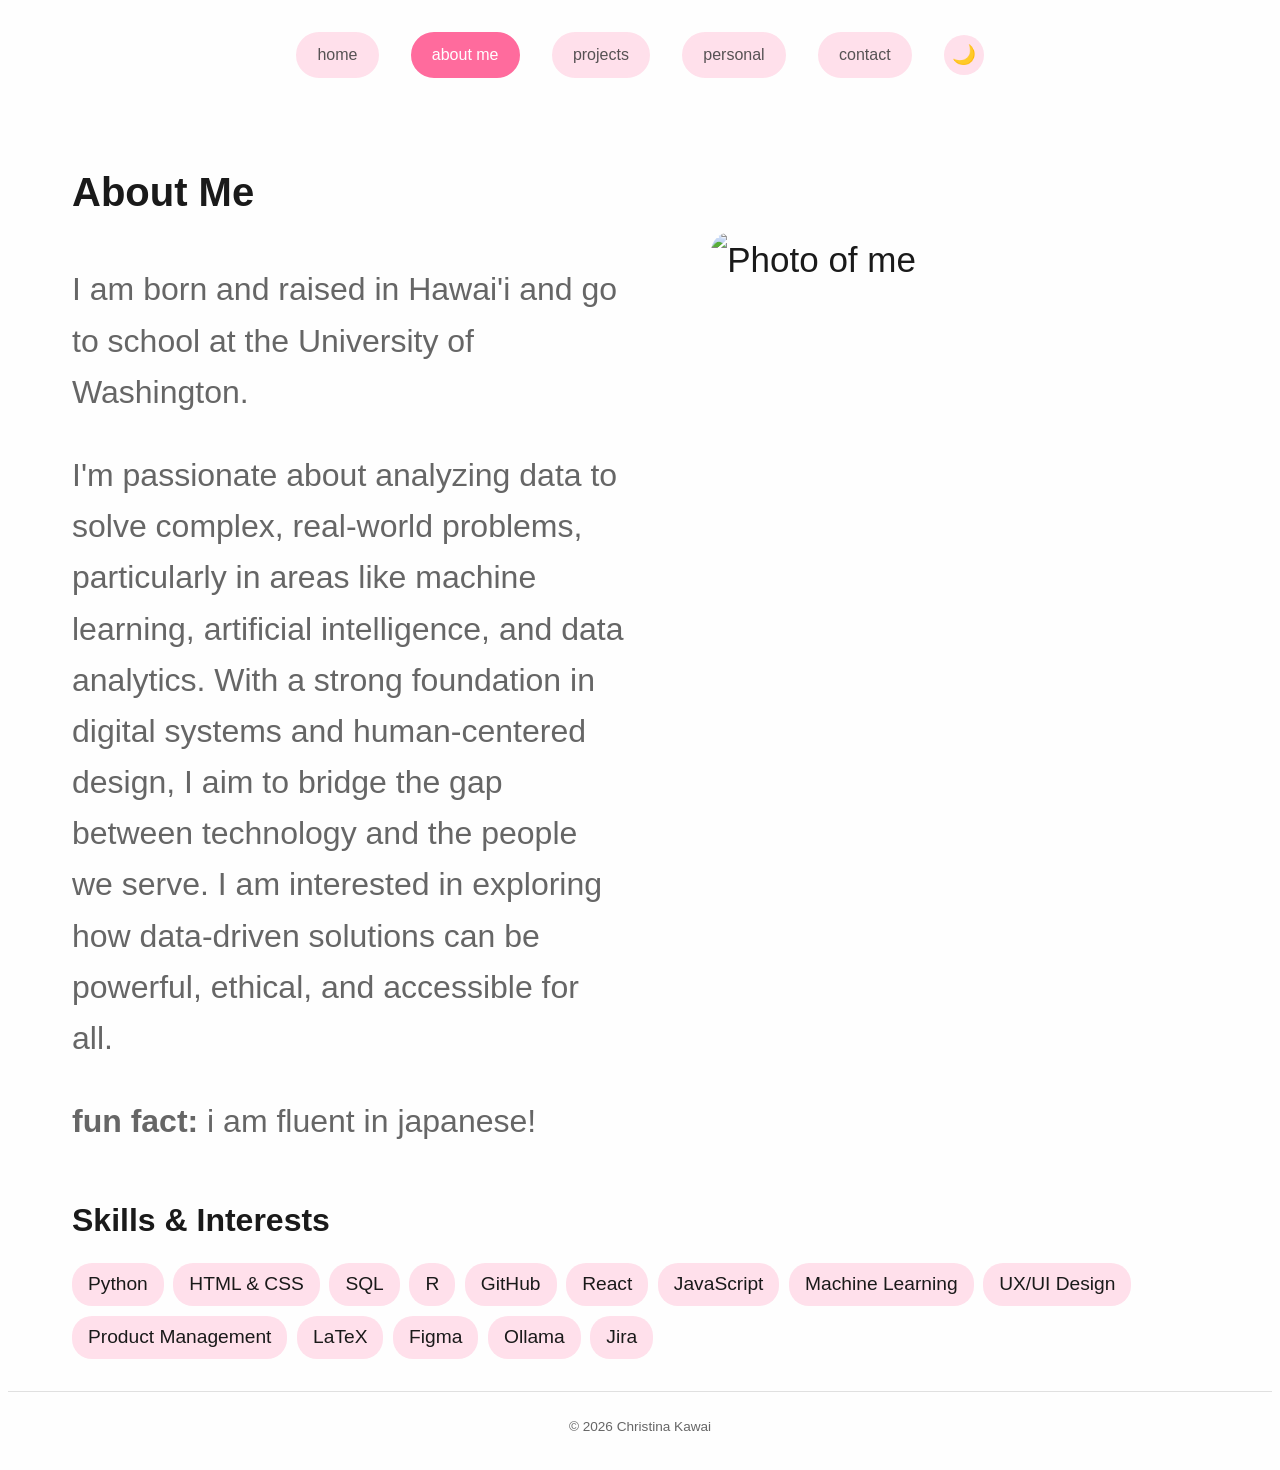
==== aboutMe.html @ d4ef7ead "up to date" ====
<!DOCTYPE html>
<html lang="en" data-theme="light">
<head>
  <meta charset="UTF-8" />
  <meta name="viewport" content="width=device-width, initial-scale=1.0" />
  <title>About - Christina Kawai</title>
  <link rel="stylesheet" href="style.css" />
</head>
<body>

  <nav class="top-nav">
    <a href="index.html" class="nav-pill">home</a>
    <a href="aboutMe.html" class="nav-pill active">about me</a>
    <a href="projects.html" class="nav-pill">projects</a>
    <a href="personal.html" class="nav-pill">personal</a>
    <a href="contact.html" class="nav-pill">contact</a>
    <button class="theme-toggle" id="theme-toggle">
      <span id="theme-icon">🌙</span>
    </button>
  </nav>

  <main class="page-content">
    <h1 class="page-title">About Me</h1>
    
    <div class="about-layout">
      <div class="about-text">
        <p>I am born and raised in Hawai'i and go to school at the University of Washington.</p>
        <p>I'm passionate about analyzing data to solve complex, real-world problems, particularly 
            in areas like machine learning, artificial intelligence, and data analytics. With a strong 
            foundation in digital systems and human-centered design, I aim to bridge the gap between 
            technology and the people we serve. I am interested in exploring how data-driven solutions 
            can be powerful, ethical, and accessible for all.</p>
        <p><strong>fun fact:</strong> i am fluent in japanese!</p>
      </div>
      
      <div class="about-photos">
        <img src="img/aboutme.jpg" alt="Photo of me" />
      </div>
    </div>

    <h3>Skills & Interests</h3>
    <div class="tags">
        <span class="tag">Python</span>
        <span class="tag">HTML & CSS</span>
        <span class="tag">SQL</span>
        <span class="tag">R</span>
        <span class="tag">GitHub</span>
        <span class="tag">React</span>
        <span class="tag">JavaScript</span>
        <span class="tag">Machine Learning</span>
        <span class="tag">UX/UI Design</span>
        <span class="tag">Product Management</span>
        <span class="tag">LaTeX</span>
        <span class="tag">Figma</span>
        <span class="tag">Ollama</span>
        <span class="tag">Jira</span>
    </div>
  </main>

  <footer>© 2026 Christina Kawai</footer>
  <script src="script.js"></script>

</body>
</html>
---- style.css ----
/* ── THEME COLORS ───────────────────────────────────── */
:root {
  --bg:        #fefefe;
  --text:      #1a1a1a;
  --muted:     #666666;
  --border:    #e0e0e0;
  --accent:    #ff6b9d;
  --pill-bg:   #ffe0eb;
}

[data-theme="dark"] {
  --bg:        #575254;
  --text:      #fefefe;
  --muted:     #d0cbcb;
  --border:    #e0e0e0;
  --accent:    #ff6b9d;
  --pill-bg:   #ffe0eb;
}

/* ── RESET & BASE ───────────────────────────────────── */
* {
  box-sizing: border-box;
}

html {
  scroll-behavior: smooth;
}

body {
  font-family: sans-serif;
  font-size: 35px;
  line-height: 1.6;
  color: var(--text);
  background: var(--bg);
  transition: background 0.3s, color 0.3s;
  min-height: 100vh;
  display: flex;
  flex-direction: column;
}

/* ── TOP NAV PILLS ──────────────────────────────────── */
.top-nav {
  display: flex;
  justify-content: center;
  align-items: center;
  gap: 2rem;
  padding: 1.5rem;
  flex-wrap: wrap;
}

.nav-pill {
  padding: 0.5rem 1.2rem;
  background: var(--pill-bg);
  text-decoration: none;
  border-radius: 50px;
  font-size: 1rem;
  transition: transform 0.2s, background 0.2s;
  border: 2px solid var(--pill-bg);
  color: #575254;
}

.nav-pill:hover {
  transform: scale(1.05);
  border-color: var(--accent);
}

.nav-pill.active {
  background: var(--accent);
  color: white;
  border-color: var(--accent);
}

/* Dark mode toggle */
.theme-toggle {
  background: var(--pill-bg);
  border: none;
  border-radius: 50%;
  width: 40px;
  height: 40px;
  cursor: pointer;
  font-size: 1.2rem;
  transition: transform 0.2s;
  display: flex;
  align-items: center;
  justify-content: center;
}

.theme-toggle:hover {
  transform: scale(1.1);
}

/* ── HERO CONTAINER (home page) ─────────────────────── */
.hero-container {
  flex: 1;
  display: flex;
  flex-direction: column;
  justify-content: center;
  padding: 2rem 4rem;
  width: 100%;
}

/* ── SLIDING NAME ANIMATION ─────────────────────────── */
.sliding-name-container {
  overflow: hidden;
  margin-bottom: 3rem;
  position: relative;
  height: 200px;
}

.sliding-name {
  font-size: 5rem;
  font-weight: normal;
  white-space: nowrap;
  position: absolute;
  color: var(--text);
  animation: slideLeftToRight 10s linear infinite;
}

@keyframes slideLeftToRight {
  0% {
    transform: translateX(-100%);
  }
  100% {
    transform: translateX(100%);
  }
}

/* ── CONTENT GRID (text + picture) ──────────────────── */
.content-grid {
  display: grid;
  grid-template-columns: 2fr 500px;
  gap: 4rem;
  align-items: start;
  max-width: 1400px;
  margin: 0 auto;
}

.text-content {
  font-size: 1.5rem;
  line-height: 1.8;
  max-width: 900px;
}

.text-content p {
  margin-bottom: 1rem;
  color: var(--muted);
}

/* ── PICTURE BOX ────────────────────────────────────── */
.picture-box {
  padding: 0.5rem;
  position: relative;
  text-align: center;
}

.picture-box img {
  width: 100%;
  object-fit: cover;
  margin-bottom: 0.5rem;
  border-radius: 20px;
}

/* ── PAGE CONTENT (for other pages) ─────────────────── */
.page-content {
  flex: 1;
  padding: 2rem 4rem;
  width: 100%;
}

.page-title {
  font-size: 2.5rem;
  margin-bottom: 0.5rem;
}

.subtitle {
  color: var(--muted);
  font-size: 1.1rem;
  margin-bottom: 2.5rem;
}

/* ── ABOUT LAYOUT ───────────────────────────────────── */
.about-layout {
  display: grid;
  grid-template-columns: 1fr 1fr;
  gap: 2rem;
  margin-bottom: 2rem;
}

.about-text p {
  color: var(--muted);
  font-size: 2rem;
  margin-bottom: 1rem;
}

.about-photos {
  display: grid;
  gap: 1rem;
}

.about-photos img {
  width: 80%;
  border-radius: 20px;
  margin: 0 auto;
  display: block;
}

/* ── TAGS ───────────────────────────────────────────── */
h3 {
  font-size: 2rem;
  margin-top: 2rem;
  margin-bottom: 1rem;
}

.tags {
  display: flex;
  flex-wrap: wrap;
  gap: 0.6rem;
}

.tag {
  padding: 0.4rem 1rem;
  background: var(--pill-bg);
  border-radius: 20px;
  font-size: 1.2rem;
}

.tag:hover {
  transform: scale(1.15) !important;
  background: #ff6b9d;
  color: white;
  z-index: 10;
}



[data-theme="dark"] .cloud-tag {
  color: #fefefe;
}

/* ── PROJECT CARDS ──────────────────────────────────── */
.project-card {
  background: var(--pill-bg);
  border: 2px solid var(--border);
  border-radius: 12px;
  padding: 1.5rem;
  margin-bottom: 1.5rem;
}

.project-card h3 {
  color: #1a1a1a;
  font-size: 2rem;
  margin-top: 0;
  margin-bottom: 0.5rem;
}

.project-card p {
  color: #666666;
  font-size: 1rem;
  margin-bottom: 1rem;
}

.project-tags {
  display: flex;
  flex-wrap: wrap;
  gap: 0.5rem;
  margin-bottom: 1rem;
}

.project-tags .tag {
  padding: 0.4rem 1rem;
  background: #575254;
  color: white;
  border-radius: 50px;
  font-size: 0.85rem;
  border: 2px solid #575254;
}

.project-link {
  color: var(--accent);
  text-decoration: none;
  font-size: 0.95rem;
  transition: opacity 0.2s;
}

.project-link:hover {
  opacity: 0.7;
}

/* ── PERSONAL SECTIONS ──────────────────────────────── */
.personal-section {
  margin-bottom: 2rem;
}

.personal-section p {
  color: var(--muted);
}

.photo-gallery {
  display: grid;
  grid-template-columns: repeat(3, 1fr);
  gap: 1rem;
  margin-top: 2rem;
}

.photo-gallery img {
  width: 100%;
  aspect-ratio: 1;
  object-fit: cover;
  border-radius: 8px;
  border: 2px solid var(--border);
}

/* ── CONTACT PAGE ───────────────────────────────────── */
.contact-page {
  text-align: center;
}

.contact-box {
  background: var(--pill-bg);
  border: 2px solid var(--border);
  border-radius: 12px;
  padding: 2rem;
  margin: 2rem 15rem;
}

.contact-box h3 {
  color: #1a1a1a;
  font-size: 1.2rem;
  margin-top: 1.5rem;
  margin-bottom: 0.8rem;
}

.contact-box h3:first-child {
  margin-top: 0;
}

.contact-email {
  display: block;
  font-size: 1.3rem;
  color: var(--accent);
  text-decoration: none;
  margin-bottom: 1rem;
}

.contact-links {
  display: flex;
  justify-content: center;
  flex-wrap: wrap;
  gap: 1rem;
}

.contact-links a {
  color: #fefefe;
  text-decoration: none;
  padding: 0.4rem 1rem;
  background: #575254;
  border-radius: 50px;
  transition: transform 0.2s;
}

.contact-links a:hover {
  transform: scale(1.05);
}

/* ── FOOTER ─────────────────────────────────────────── */
footer {
  text-align: center;
  padding: 1.5rem;
  color: var(--muted);
  font-size: 0.85rem;
  border-top: 1px solid var(--border);
  margin-top: auto;
}

/* ── RESPONSIVE ─────────────────────────────────────── */
@media (max-width: 700px) {
  .sliding-name {
    font-size: 2rem;
  }

  .content-grid {
    grid-template-columns: 1fr;
  }

  .picture-box {
    max-width: 250px;
    margin: 0 auto;
  }

  .about-layout {
    grid-template-columns: 1fr;
  }

  .photo-gallery {
    grid-template-columns: repeat(2, 1fr);
  }

  .top-nav {
    gap: 0.5rem;
  }

  .nav-pill {
    font-size: 0.8rem;
    padding: 0.4rem 1rem;
  }
}
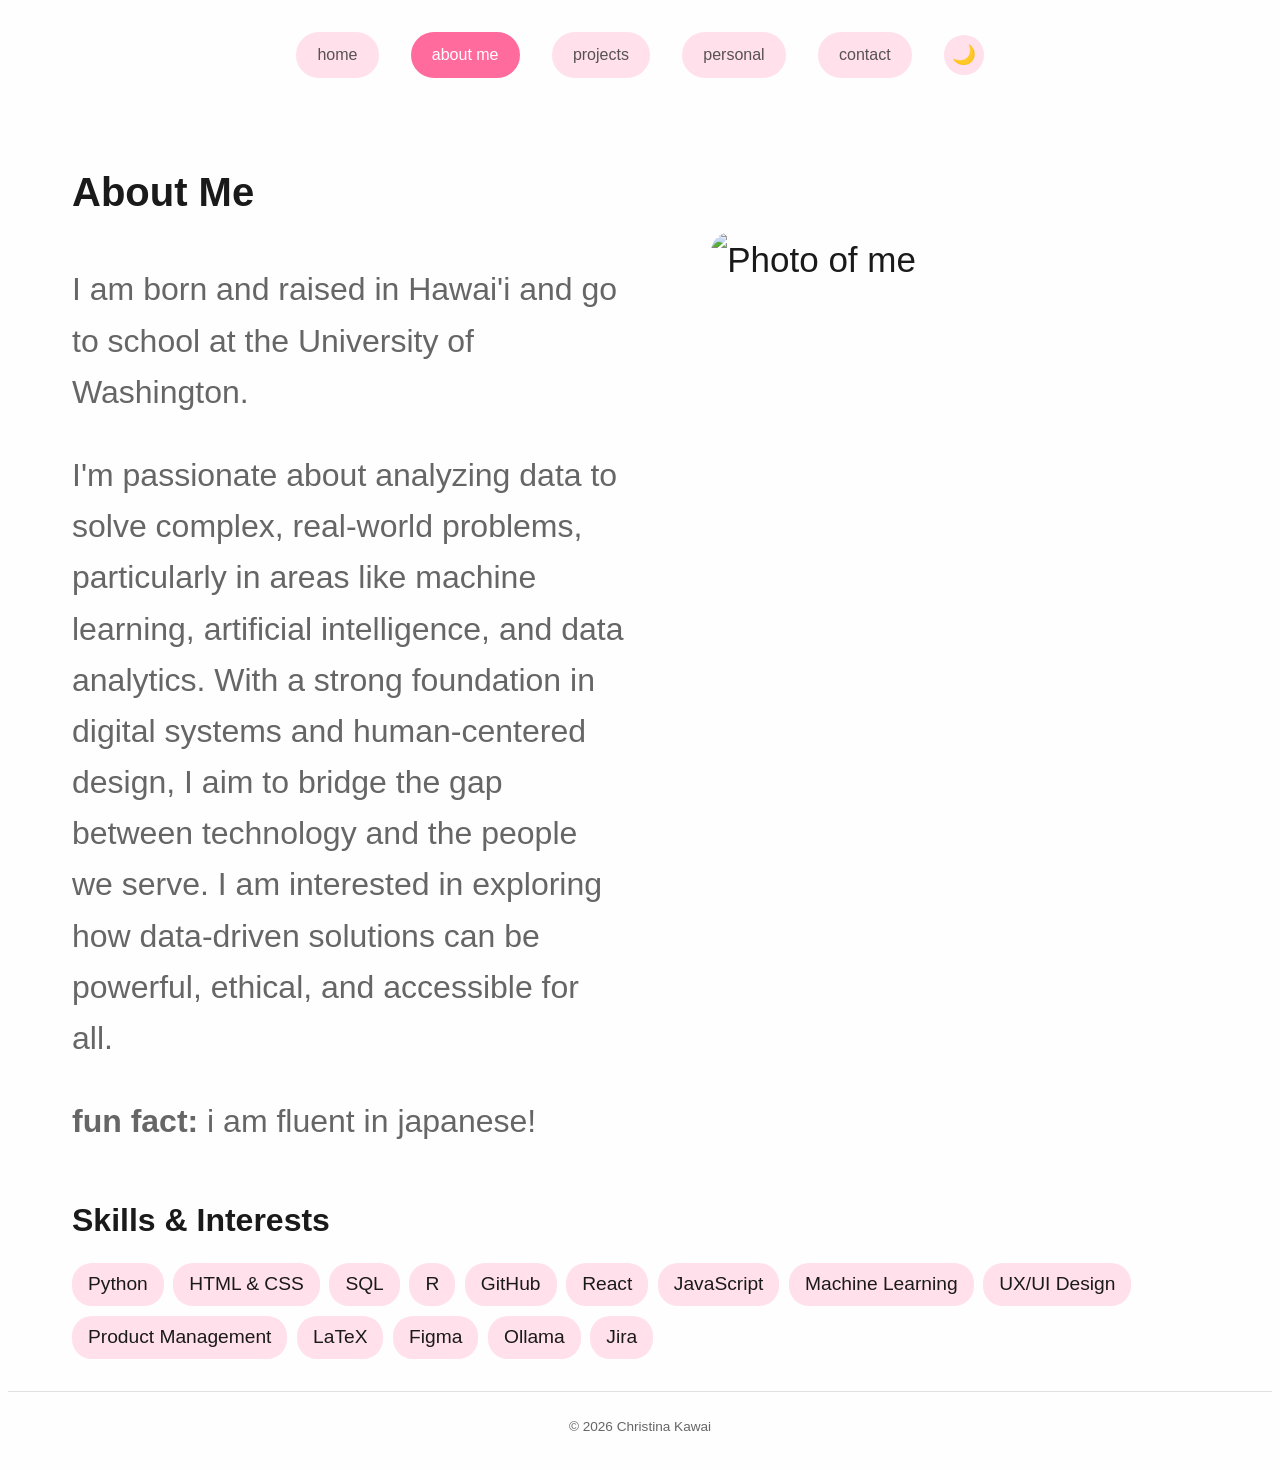
==== commit 1f724ff9: "added cursor trail?" ====
--- a/aboutMe.html
+++ b/aboutMe.html
@@ -59,6 +59,7 @@
 
   <footer>© 2026 Christina Kawai</footer>
   <script src="script.js"></script>
+  <script src="cursor-trail.js"></script>
 
 </body>
 </html>
--- a/style.css
+++ b/style.css
@@ -404,3 +404,20 @@
     padding: 0.4rem 1rem;
   }
 }
+
+/* ── CURSOR SPARKLE EFFECT ───────────────────────────── */
+.cursor-glow {
+  position: fixed;
+  pointer-events: none;
+  z-index: 9999;
+  width: 20px;
+  height: 20px;
+  background: radial-gradient(circle, rgba(255, 107, 157, 0.8) 0%, rgba(255, 182, 193, 0.4) 40%, transparent 70%);
+  border-radius: 50%;
+  transform: translate(-50%, -50%);
+  transition: opacity 0.3s;
+  mix-blend-mode: screen;
+  filter: blur(3px);
+  box-shadow: 0 0 15px rgba(255, 107, 157, 0.6),
+              0 0 30px rgba(255, 107, 157, 0.4);
+}
